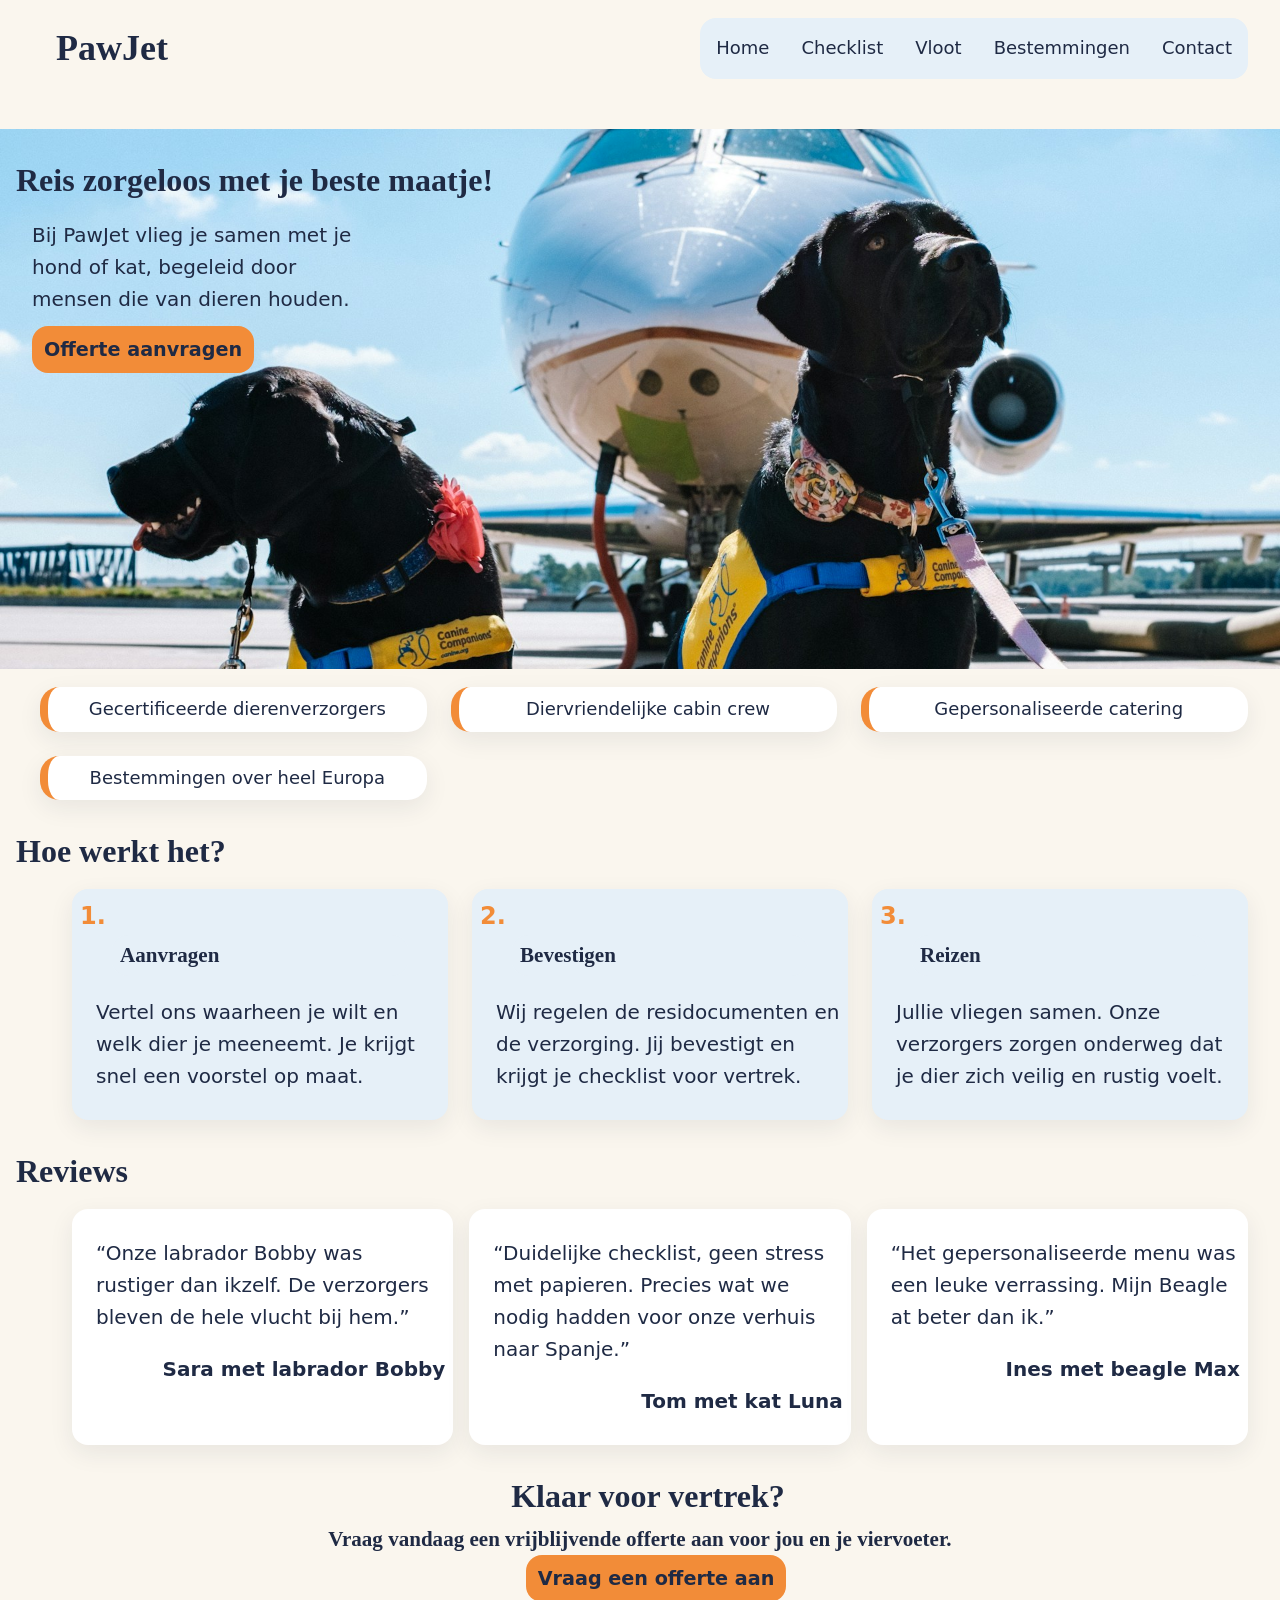
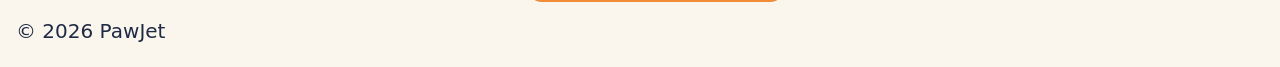
==== index.html @ 735ebeba "volledige site" ====
<!DOCTYPE html>
<html lang="nl">
<head>
    <meta charset="UTF-8">
    <meta name="viewport" content="width=device-width, initial-scale=1.0">
    <title>PawJet | Private jets for pets</title>
    <link rel="stylesheet" href="stylesheet.css">
</head>
<body>
    <header class="site-header">
        <h1> <a class="logo" href="index.html">PawJet</a></h1>
        <ul class="nav-lijst">
            <li><a href="index.html">Home</a></li>
            <li><a href="checklist.html">Checklist</a></li>
            <li><a href="vloot.html">Vloot</a></li>
            <li><a href="bestemmingen.html">Bestemmingen</a></li>
            <li><a href="contact.html">Contact</a></li>
        </ul>
    </header>
    <main>
        <section class="index-intro">
            <h2 class="section-tittel">Reis zorgeloos met je beste maatje!</h2>
            <p>Bij PawJet vlieg je samen met je hond of kat, begeleid door mensen die van dieren houden.</p>
            <a class="offerte-knop" href="contact.html">Offerte aanvragen</a>
        </section>

        <section class="index-voordelen">
            <ul>
                <li>Gecertificeerde dierenverzorgers</li>
                <li>Diervriendelijke cabin crew</li>
                <li>Gepersonaliseerde catering</li>
                <li>Bestemmingen over heel Europa</li>
            </ul>
        </section>

        <section class="index-werking">
            <h2 class="section-tittel">Hoe werkt het?</h2>
            <ol>
                <li>
                    <h3 class="werking-stap">Aanvragen</h3>
                    <p>Vertel ons waarheen je wilt en welk dier je meeneemt. Je krijgt snel een voorstel op maat.</p>
                </li>
                <li>
                    <h3 class="werking-stap">Bevestigen</h3>
                    <p>Wij regelen de residocumenten en de verzorging. Jij bevestigt en krijgt je checklist voor vertrek.</p>
                </li>
                <li>
                    <h3 class="werking-stap">Reizen</h3>
                    <p>Jullie vliegen samen. Onze verzorgers zorgen onderweg dat je dier zich veilig en rustig voelt.</p>
                </li>
            </ol>
        </section>

        <section class="index-beoordelingen">
            <h2 class="section-tittel">Reviews</h2>
            <ul>
                <li>
                    <p class="beoordeling">“Onze labrador Bobby was rustiger dan ikzelf. De verzorgers bleven de hele vlucht bij hem.”</p>
                    <p class="beoordeler">Sara met labrador Bobby</p>
                </li>
                <li>
                    <p class="beoordeling">“Duidelijke checklist, geen stress met papieren. Precies wat we nodig hadden voor onze verhuis naar Spanje.”</p>
                    <p class="beoordeler">Tom met kat Luna</p>
                </li>
                <li>
                    <p class="beoordeling">“Het gepersonaliseerde menu was een leuke verrassing. Mijn Beagle at beter dan ik.”</p>
                    <p class="beoordeler">Ines met beagle Max</p>
                </li>
            </ul>
        </section>

        <section class="slot">
            <h2 class="section-tittel">Klaar voor vertrek?</h2>
            <h3>Vraag vandaag een vrijblijvende offerte aan voor jou en je viervoeter.</h3>
            <a class="offerte-knop" href="contact.html">Vraag een offerte aan</a>
        </section>

    </main>

    <footer class="home">
        <p>&copy; 2026 PawJet</p>
    </footer>

</body>
</html>
---- stylesheet.css ----
:root {
    --achtergrond: #FAF6EE;
    --blauw: #E6F0F8;
    --wit: #FFFFFF;
    --tekst: #1F2A44;
    --accent: #F28C38;
    --accent-donker: #D9761F;
    --straal: 1rem;
}

.logo {
    text-decoration: none;
    color: var(--tekst);
}

body {
    margin: 0;
    background-color: var(--achtergrond);
    color: var(--tekst);
    font-family: system-ui, -apple-system, BlinkMacSystemFont, 'Segoe UI', Roboto, sans-serif;
    font-size: 1.125rem;
    line-height: 1.6;
}

h1, h2, h3 {
    font-family: Georgia, "Times New Roman", serif;
    line-height: 1.2;
    margin: 0 0 0.75rem;
}

p {
    margin-left: 1rem;
    font-size: 1.25rem;
}

.site-header {
    display: flex;
    flex-wrap: wrap;
    flex-direction: row;
    justify-content: space-between;
    margin-left: 1.5rem;
    text-align: center;
}

.site-header ul {
    display: flex;
    flex-wrap: wrap;
    list-style: none;
    gap: 2rem;
    margin-right: 2rem;
    background-color: var(--blauw);
    padding: 1rem;
    border-radius: var(--straal);
    justify-content: space-evenly;
}

.nav-lijst a {
    color: var(--tekst);
    text-decoration: none;
}

.nav-lijst a:hover {
    cursor: pointer;
    text-decoration: underline;
    text-decoration-color: var(--accent);
    text-underline-offset: .25rem;
    text-decoration-thickness: .25rem;
}


.section-tittel {
    margin-top: 2rem;
    margin-left: 1rem;
    font-size: 2rem;
}

.offerte-knop {
    background-color: var(--accent);
    border-radius: var(--straal);
    padding: .75rem;
    color: var(--text);
    font-size: 1.2rem;
    font-weight: 700;
    text-decoration: none;
    margin-left: 2rem;
}

.offerte-knop:hover {
    background-color: var(--accent-donker);
}

/* index.html css */

.site-header h1 {
    margin: auto;
    margin-left: 2rem;
    margin-right: 5rem;
}

.index-intro {
    background-image: url("img/dogs_and_jet.jpg");
    background-size: cover;
    background-position: center;
    background-repeat: no-repeat;
    min-height: 60vh;
}

.index-intro h2 {
    padding-top: 2rem;
}

.index-intro p {
    max-width: 25vw;
    margin-left: 2rem;
}


.index-voordelen ul {
    align-items: center;
    list-style: none;
    display: grid;
    gap: 1.5rem;
    grid-template-columns: repeat(auto-fit, minmax(20rem, 1fr));
    margin-right: 2rem;
}

.index-voordelen li {
    background-color: var(--wit);
    padding: .5rem;
    border-radius: 1.2rem;
    border-left: .5rem solid var(--accent);
    text-align: center;
    box-shadow: 0 0.5rem 1.5rem rgba(31, 42, 68, 0.08);
}

.index-werking ol {
    display: grid;
    gap: 1.5rem;
    grid-template-columns: repeat(auto-fit, minmax(20rem, 1fr));
    margin-right: 2rem;
    list-style-position: inside;
    margin-left: 2rem;
    margin-right: 2rem;
}

.index-werking li {
    background-color: var(--blauw);
    border-radius: var(--straal);
    padding: .5rem;
    box-shadow: 0 0.5rem 1.5rem rgba(31, 42, 68, 0.08);
}

.werking-stap {
    margin-left: 1rem;
}

.index-werking li::marker {
    color: var(--accent);
    font-weight: 800;
    font-size: 1.5rem;
}

.index-beoordelingen ul {
    display: grid;
    grid-template-columns: repeat(auto-fit, minmax(20rem, 1fr));
    gap: 1rem;
    list-style: none;
    margin-right: 2rem;
    margin-left: 2rem;
    margin-right: 2rem;
}

.index-beoordelingen li {
    background-color: var(--wit);
    border-radius: var(--straal);
    padding: .5rem;
    box-shadow: 0 0.5rem 1.5rem rgba(31, 42, 68, 0.08);
}

.index-beoordelingen .beoordeler {
    text-align: end;
    font-weight: 700;
}

/* checklist.html */

.checklist-intro {
    max-width: 60vw;
    text-align: center;
    margin: auto;
}

.checklist-intro a {
    text-decoration: underline;
    color: var(--tekst);
    text-decoration-color: var(--accent);
    text-underline-offset: .25rem;
    text-decoration-thickness: .25rem;
}

.checklist-inhoud {
    display: grid;
    gap: 1rem;
    grid-template-columns: repeat(auto-fit, minmax(25rem, 1fr));
    justify-content: space-evenly;
    margin: 2rem;
}

.checklist-blok {
    background-color: var(--wit);
    padding: .5rem;
    border-radius: var(--straal);
    border-left: .5rem solid var(--accent);
    box-shadow: 0 0.5rem 1.5rem rgba(31, 42, 68, 0.08);
}

.checklist-blok h3 {
    text-align: center;
    font-weight: 700;
    font-size: 1.5rem;
    margin: 1rem;
}

.checklist-blok img {
    border-radius: var(--straal);
    max-width: 100%;
    aspect-ratio: 16/9;
    object-fit: cover;

}

.checklist-lijst {
    list-style: none;
}

.checklist-lijst input[type="checkbox"] {
    width: 1.5rem;
    height: 1.5rem;
    accent-color: var(--accent);
    cursor: pointer;
}

.checklist-lijst input[type="checkbox"]:checked {
    background-color: var(--accent);
    border-color: var(--accent);
}

/* vloot.html */
.vloot-intro {
    text-align: center;
    margin: auto;
    max-width: 60vw;
}

.toestellen {
    display: flex;
    flex-direction: column;
    gap: 2rem;
    max-width: 75rem;
    padding: 1rem;
    margin: auto;
}

.toestel {
    display: flex;
    flex-wrap: wrap;
    gap: 1.5rem;
    background-color: var(--wit);
    border-radius: var(--straal);
    border-left: 0.5rem solid var(--accent);
    padding: 1.5rem;
    box-shadow: 0 0.5rem 1.5rem rgba(31, 42, 68, 0.08);
}

.toestel h3 {
    width: 100%;
    margin-bottom: 0.5rem;
}

.toestel img {
    flex: 1 1 20rem;
    max-width: 100%;
    aspect-ratio: 16 / 10;
    object-fit: cover;
    border-radius: var(--straal);
}

.toestel p,
.toestel .toestel-specificaties {
    flex: 1 1 20rem; 
}

.toestel .toestel-specificaties {
    list-style: none;
    padding: 0;
    margin: 0;
    text-align: end;
}

/* bestemmingen.html */

.bestemmingen-intro {
    display: flex;
    flex-wrap: wrap;
    gap: 1.5rem;
    margin-bottom: 2rem;
    justify-content: center;
}

.bestemmingen-intro .section-tittel {
    width: 100%;
    text-align: center;
}

.bestemmingen-intro img {
    flex: 1 1 30rem;
    max-width: 100%;
    aspect-ratio: 16/10;
    object-fit: cover;
    border-radius: var(--straal);
    max-height: 30vh;
    margin-right: 2rem;
    margin-left: 2rem;
}

.bestemmingen-intro p {
    text-align: center;
    max-width: 60vw;
    flex: 1 1 20rem;
}

.bestemmingen-intro a {
    text-decoration: underline;
    text-decoration-color: var(--accent);
    text-underline-offset: .25rem;
    text-decoration-thickness: .25rem;
    color: var(--tekst);
}

.bestemmingen {
    display: flex;
    flex-direction: column;
    gap: 3rem;
    max-width: 70rem;
    margin: 0 auto;
    padding: 2rem 1rem;
}

.bestemming {
    display: flex;
    flex-wrap: wrap;
    align-items: center;
    gap: 2rem;
    background-color: var(--wit);
    padding: 2rem;
    border-radius: var(--straal);
    border-left: 0.5rem solid var(--accent);
    box-shadow: 0 0.5rem 1.5rem rgba(31, 42, 68, 0.08);
}

.bestemming h3 {
    width: 100%;
    margin: 0 0 0.5rem;
    text-align: left;
}

.bestemming img {
    flex: 1 1 20rem;
    max-width: 100%;
    aspect-ratio: 16 / 10;
    object-fit: cover;
    border-radius: var(--straal);
}

.bestemming p,
.bestemming .toestel-specificaties {
    flex: 1 1 20rem;
    margin: 0;
}

.bestemming .toestel-specificaties {
    list-style: none;
    padding: 0;
}

.bestemmingen-werking ol{
    display: grid;
    gap: 1rem;
    grid-template-columns: repeat(auto-fit, minmax(20rem, 1fr));
    list-style-position: inside;
}

.werking-stap {
    background-color: var(--blauw);
    padding: .5rem;
    border-radius: var(--straal);
    margin-right: 2rem;
    margin-left: 2rem;
}

.werking-stap::marker {
    color: var(--accent);
    font-weight: 800;
    font-size: 1.5rem;
}

/* contact.html */

.contact-intro {
    text-align: center;
    margin-left: 2rem;
    margin-right: 2rem;
}

.contact-inhoud {
    display: grid;
    gap: 2rem;
    grid-template-columns: repeat(auto-fit, minmax(20rem, 1fr));
}

#hond-aangekleed {
    max-width: 35vw;
    max-height: 50vh;
    border-radius: var(--straal);
    rotate: 2deg;
    margin: auto;
    align-self: center;
    box-shadow: 0 0.5rem 1.5rem rgba(31, 42, 68, 0.08);    
}

.contact-formulier {
    display: flex;
    gap: .5rem;
    flex-direction: column;
    margin: 2rem;
}

.form-label {
    font-weight: 700;
}

.form-input {
    padding: .5rem;
    border-color: var(--accent);
    border-radius: var(--straal);
    color: var(--tekst);
    font-size: 1.2rem;
}

.form-input:focus .form-select:focus {
    border: .25rem solid var(--accent);
    border-radius: var(--straal);
}

.form-select {
    font-size: 1.2rem;             
    font-family: inherit;
    color: var(--tekst);
    background-color: var(--wit);
    padding: 1rem;
    cursor: pointer;
    width: 100%;
    box-sizing: border-box;
    border-color: var(--accent);
    border-radius: var(--straal);
}

.contact-formulier textarea {
    min-height: 20vh;
    border-color: var(--accent);
    border-radius: var(--straal);
    padding: 1rem;
    color: var(--tekst);
    font-size: 1.2rem;
}

.contact-formulier button {
    margin-top: 1.5rem;
}

.contact-gegevens {
    margin: 2rem;
    text-align: center;
}
/* slot */

.slot {
    text-align: center;
    align-items: center;
}
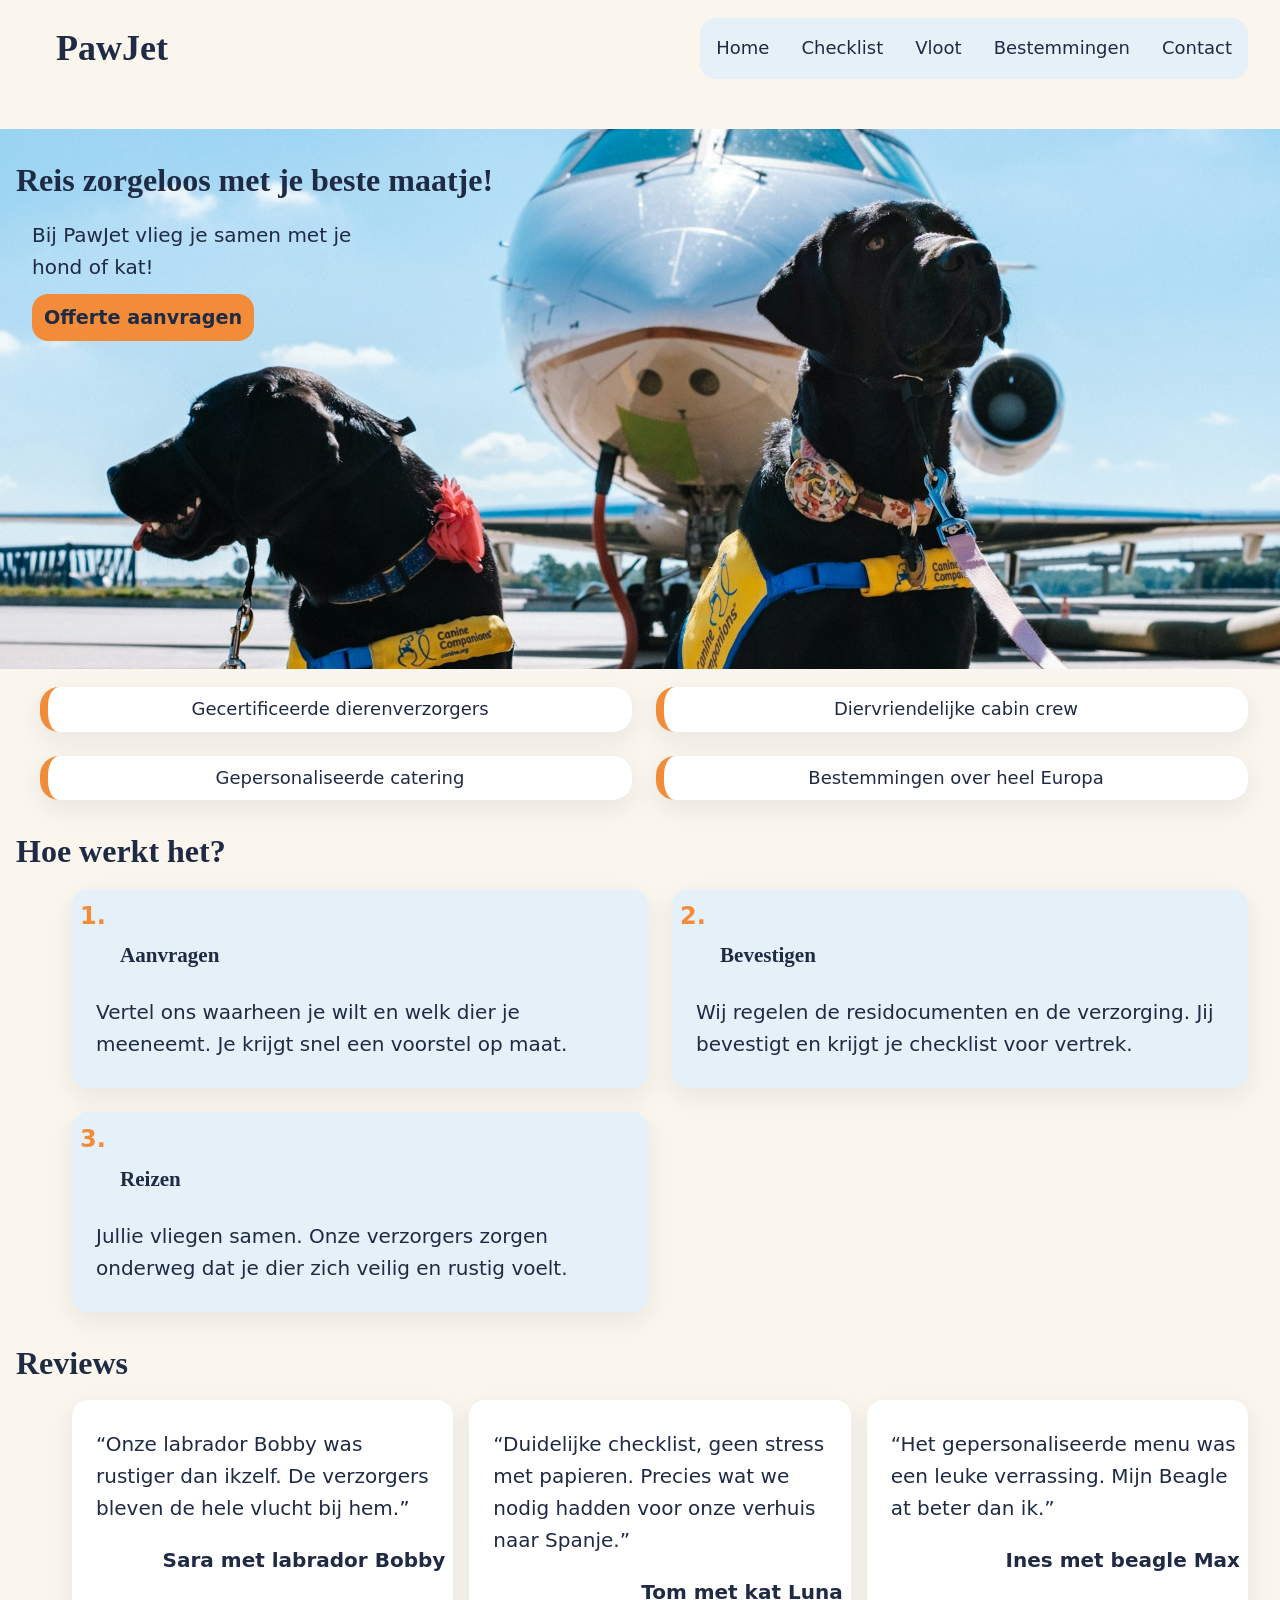
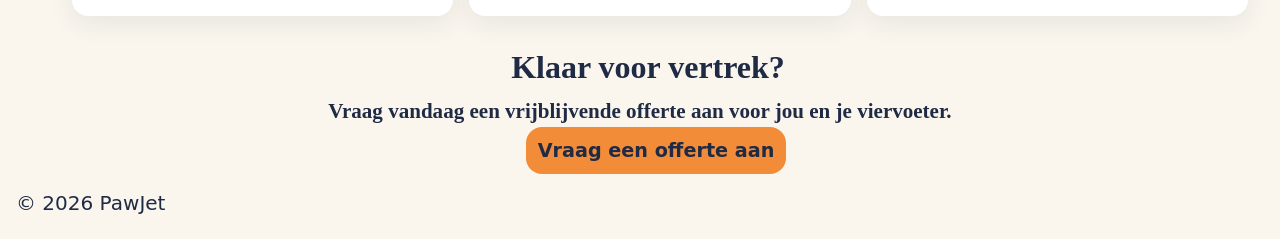
==== commit 4bd02abf: "shortened catchline index.html" ====
--- a/index.html
+++ b/index.html
@@ -20,7 +20,7 @@
     <main>
         <section class="index-intro">
             <h2 class="section-tittel">Reis zorgeloos met je beste maatje!</h2>
-            <p>Bij PawJet vlieg je samen met je hond of kat, begeleid door mensen die van dieren houden.</p>
+            <p>Bij PawJet vlieg je samen met je hond of kat!</p>
             <a class="offerte-knop" href="contact.html">Offerte aanvragen</a>
         </section>
 
--- a/stylesheet.css
+++ b/stylesheet.css
@@ -120,7 +120,7 @@
     list-style: none;
     display: grid;
     gap: 1.5rem;
-    grid-template-columns: repeat(auto-fit, minmax(20rem, 1fr));
+    grid-template-columns: repeat(auto-fit, minmax(35vw, 1fr));
     margin-right: 2rem;
 }
 
@@ -136,8 +136,7 @@
 .index-werking ol {
     display: grid;
     gap: 1.5rem;
-    grid-template-columns: repeat(auto-fit, minmax(20rem, 1fr));
-    margin-right: 2rem;
+    grid-template-columns: repeat(auto-fit, minmax(40vw, 1fr));
     list-style-position: inside;
     margin-left: 2rem;
     margin-right: 2rem;
@@ -151,7 +150,8 @@
 }
 
 .werking-stap {
-    margin-left: 1rem;
+    margin-left: 2rem;
+    margin-right: 2rem;
 }
 
 .index-werking li::marker {
@@ -165,7 +165,6 @@
     grid-template-columns: repeat(auto-fit, minmax(20rem, 1fr));
     gap: 1rem;
     list-style: none;
-    margin-right: 2rem;
     margin-left: 2rem;
     margin-right: 2rem;
 }
@@ -180,6 +179,7 @@
 .index-beoordelingen .beoordeler {
     text-align: end;
     font-weight: 700;
+    margin: auto
 }
 
 /* checklist.html */
@@ -485,6 +485,8 @@
 /* slot */
 
 .slot {
+    margin-left: 1rem;
+    margin-right: 1rem;
     text-align: center;
     align-items: center;
 }
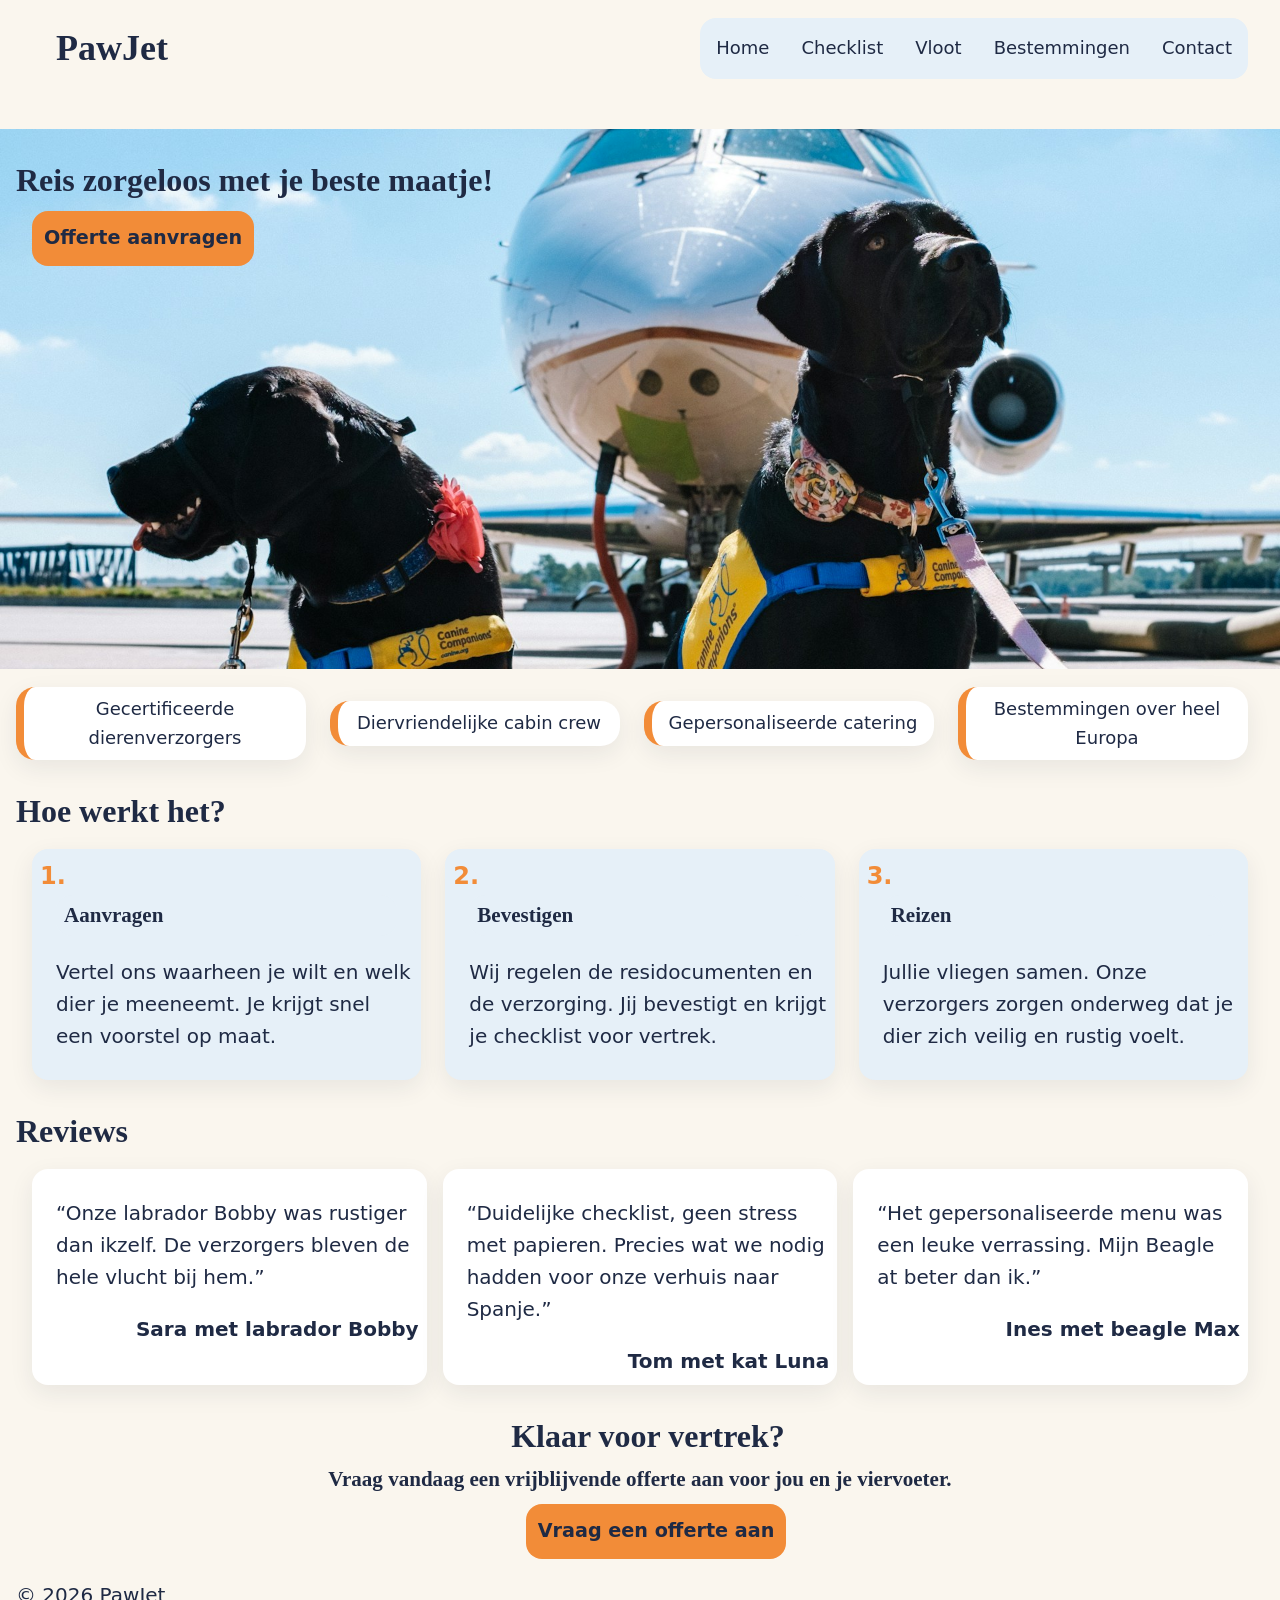
==== commit 89e67dbe: "optimalisatie kleurencontrast" ====
--- a/index.html
+++ b/index.html
@@ -20,7 +20,6 @@
     <main>
         <section class="index-intro">
             <h2 class="section-tittel">Reis zorgeloos met je beste maatje!</h2>
-            <p>Bij PawJet vlieg je samen met je hond of kat!</p>
             <a class="offerte-knop" href="contact.html">Offerte aanvragen</a>
         </section>
 
--- a/stylesheet.css
+++ b/stylesheet.css
@@ -1,3 +1,9 @@
+*,
+*::before,
+*::after {
+    box-sizing: border-box;
+}
+
 :root {
     --achtergrond: #FAF6EE;
     --blauw: #E6F0F8;
@@ -8,6 +14,7 @@
     --straal: 1rem;
 }
 
+
 .logo {
     text-decoration: none;
     color: var(--tekst);
@@ -20,9 +27,12 @@
     font-family: system-ui, -apple-system, BlinkMacSystemFont, 'Segoe UI', Roboto, sans-serif;
     font-size: 1.125rem;
     line-height: 1.6;
-}
-
-h1, h2, h3 {
+    overflow-x: hidden;
+}
+
+h1,
+h2,
+h3 {
     font-family: Georgia, "Times New Roman", serif;
     line-height: 1.2;
     margin: 0 0 0.75rem;
@@ -58,6 +68,7 @@
     color: var(--tekst);
     text-decoration: none;
 }
+
 
 .nav-lijst a:hover {
     cursor: pointer;
@@ -67,7 +78,6 @@
     text-decoration-thickness: .25rem;
 }
 
-
 .section-tittel {
     margin-top: 2rem;
     margin-left: 1rem;
@@ -75,6 +85,7 @@
 }
 
 .offerte-knop {
+    display: inline-block;
     background-color: var(--accent);
     border-radius: var(--straal);
     padding: .75rem;
@@ -83,13 +94,13 @@
     font-weight: 700;
     text-decoration: none;
     margin-left: 2rem;
+    border: none;
+    cursor: pointer;
 }
 
 .offerte-knop:hover {
     background-color: var(--accent-donker);
 }
-
-/* index.html css */
 
 .site-header h1 {
     margin: auto;
@@ -109,19 +120,15 @@
     padding-top: 2rem;
 }
 
-.index-intro p {
-    max-width: 25vw;
-    margin-left: 2rem;
-}
-
-
 .index-voordelen ul {
     align-items: center;
     list-style: none;
     display: grid;
     gap: 1.5rem;
-    grid-template-columns: repeat(auto-fit, minmax(35vw, 1fr));
-    margin-right: 2rem;
+    grid-template-columns: repeat(auto-fit, minmax(min(100%, 18rem), 1fr));
+    margin-left: 1rem;
+    margin-right: 2rem;
+    padding: 0;
 }
 
 .index-voordelen li {
@@ -136,10 +143,11 @@
 .index-werking ol {
     display: grid;
     gap: 1.5rem;
-    grid-template-columns: repeat(auto-fit, minmax(40vw, 1fr));
+    grid-template-columns: repeat(auto-fit, minmax(min(100%, 18rem), 1fr));
     list-style-position: inside;
     margin-left: 2rem;
     margin-right: 2rem;
+    padding: 0;
 }
 
 .index-werking li {
@@ -162,11 +170,12 @@
 
 .index-beoordelingen ul {
     display: grid;
-    grid-template-columns: repeat(auto-fit, minmax(20rem, 1fr));
+    grid-template-columns: repeat(auto-fit, minmax(min(100%, 18rem), 1fr));
     gap: 1rem;
     list-style: none;
     margin-left: 2rem;
     margin-right: 2rem;
+    padding: 0;
 }
 
 .index-beoordelingen li {
@@ -179,10 +188,8 @@
 .index-beoordelingen .beoordeler {
     text-align: end;
     font-weight: 700;
-    margin: auto
-}
-
-/* checklist.html */
+    margin: auto;
+}
 
 .checklist-intro {
     max-width: 60vw;
@@ -201,9 +208,9 @@
 .checklist-inhoud {
     display: grid;
     gap: 1rem;
-    grid-template-columns: repeat(auto-fit, minmax(25rem, 1fr));
+    grid-template-columns: repeat(auto-fit, minmax(min(100%, 18rem), 1fr));
     justify-content: space-evenly;
-    margin: 2rem;
+    margin: 1.5rem;
 }
 
 .checklist-blok {
@@ -226,11 +233,11 @@
     max-width: 100%;
     aspect-ratio: 16/9;
     object-fit: cover;
-
 }
 
 .checklist-lijst {
     list-style: none;
+    padding-left: 0.5rem;
 }
 
 .checklist-lijst input[type="checkbox"] {
@@ -245,7 +252,6 @@
     border-color: var(--accent);
 }
 
-/* vloot.html */
 .vloot-intro {
     text-align: center;
     margin: auto;
@@ -278,7 +284,8 @@
 }
 
 .toestel img {
-    flex: 1 1 20rem;
+    flex: 1 1 min(100%, 20rem);
+    min-width: 0;
     max-width: 100%;
     aspect-ratio: 16 / 10;
     object-fit: cover;
@@ -287,7 +294,8 @@
 
 .toestel p,
 .toestel .toestel-specificaties {
-    flex: 1 1 20rem; 
+    flex: 1 1 min(100%, 20rem);
+    min-width: 0;
 }
 
 .toestel .toestel-specificaties {
@@ -297,8 +305,6 @@
     text-align: end;
 }
 
-/* bestemmingen.html */
-
 .bestemmingen-intro {
     display: flex;
     flex-wrap: wrap;
@@ -314,6 +320,7 @@
 
 .bestemmingen-intro img {
     flex: 1 1 30rem;
+    min-width: 0;
     max-width: 100%;
     aspect-ratio: 16/10;
     object-fit: cover;
@@ -327,6 +334,7 @@
     text-align: center;
     max-width: 60vw;
     flex: 1 1 20rem;
+    min-width: 0;
 }
 
 .bestemmingen-intro a {
@@ -365,7 +373,8 @@
 }
 
 .bestemming img {
-    flex: 1 1 20rem;
+    flex: 1 1 min(100%, 20rem);
+    min-width: 0;
     max-width: 100%;
     aspect-ratio: 16 / 10;
     object-fit: cover;
@@ -374,7 +383,8 @@
 
 .bestemming p,
 .bestemming .toestel-specificaties {
-    flex: 1 1 20rem;
+    flex: 1 1 min(100%, 20rem);
+    min-width: 0;
     margin: 0;
 }
 
@@ -383,19 +393,22 @@
     padding: 0;
 }
 
-.bestemmingen-werking ol{
+.bestemmingen-werking ol {
     display: grid;
     gap: 1rem;
-    grid-template-columns: repeat(auto-fit, minmax(20rem, 1fr));
+    grid-template-columns: repeat(auto-fit, minmax(min(100%, 18rem), 1fr));
     list-style-position: inside;
+    padding: 0;
+    margin-left: 1rem;
+    margin-right: 1rem;
 }
 
 .werking-stap {
     background-color: var(--blauw);
     padding: .5rem;
     border-radius: var(--straal);
-    margin-right: 2rem;
-    margin-left: 2rem;
+    margin-right: 1rem;
+    margin-left: 1rem;
 }
 
 .werking-stap::marker {
@@ -404,8 +417,6 @@
     font-size: 1.5rem;
 }
 
-/* contact.html */
-
 .contact-intro {
     text-align: center;
     margin-left: 2rem;
@@ -415,24 +426,26 @@
 .contact-inhoud {
     display: grid;
     gap: 2rem;
-    grid-template-columns: repeat(auto-fit, minmax(20rem, 1fr));
+    grid-template-columns: repeat(auto-fit, minmax(min(100%, 18rem), 1fr));
+    margin-left: 1rem;
+    margin-right: 1rem;
 }
 
 #hond-aangekleed {
-    max-width: 35vw;
+    max-width: min(100%, 35vw);
     max-height: 50vh;
     border-radius: var(--straal);
     rotate: 2deg;
     margin: auto;
     align-self: center;
-    box-shadow: 0 0.5rem 1.5rem rgba(31, 42, 68, 0.08);    
+    box-shadow: 0 0.5rem 1.5rem rgba(31, 42, 68, 0.08);
 }
 
 .contact-formulier {
     display: flex;
     gap: .5rem;
     flex-direction: column;
-    margin: 2rem;
+    margin: 1rem;
 }
 
 .form-label {
@@ -441,19 +454,22 @@
 
 .form-input {
     padding: .5rem;
-    border-color: var(--accent);
+    border: 1px solid var(--accent);
     border-radius: var(--straal);
     color: var(--tekst);
     font-size: 1.2rem;
 }
 
-.form-input:focus .form-select:focus {
+.form-input:focus,
+.form-select:focus,
+.contact-formulier textarea:focus {
+    outline: none;
     border: .25rem solid var(--accent);
     border-radius: var(--straal);
 }
 
 .form-select {
-    font-size: 1.2rem;             
+    font-size: 1.2rem;
     font-family: inherit;
     color: var(--tekst);
     background-color: var(--wit);
@@ -461,13 +477,13 @@
     cursor: pointer;
     width: 100%;
     box-sizing: border-box;
-    border-color: var(--accent);
+    border: 1px solid var(--accent);
     border-radius: var(--straal);
 }
 
 .contact-formulier textarea {
     min-height: 20vh;
-    border-color: var(--accent);
+    border: 1px solid var(--accent);
     border-radius: var(--straal);
     padding: 1rem;
     color: var(--tekst);
@@ -482,11 +498,50 @@
     margin: 2rem;
     text-align: center;
 }
-/* slot */
 
 .slot {
     margin-left: 1rem;
     margin-right: 1rem;
     text-align: center;
     align-items: center;
-}+}
+
+@media (max-width: 768px) {
+    p {
+        margin-left: 0;
+    }
+
+    .site-header {
+        margin-left: 0;
+        justify-content: center;
+    }
+
+    .site-header h1 {
+        margin: 1rem auto;
+    }
+
+    .site-header ul {
+        margin: 0 1rem;
+        gap: 1rem;
+    }
+
+    .checklist-intro,
+    .vloot-intro,
+    .bestemmingen-intro p {
+        max-width: 90%;
+        margin-left: auto;
+        margin-right: auto;
+    }
+
+    .toestel .toestel-specificaties {
+        text-align: start;
+    }
+
+    #hond-aangekleed {
+        max-width: 80%;
+    }
+
+    .offerte-knop {
+        margin-left: 0;
+    }
+}
